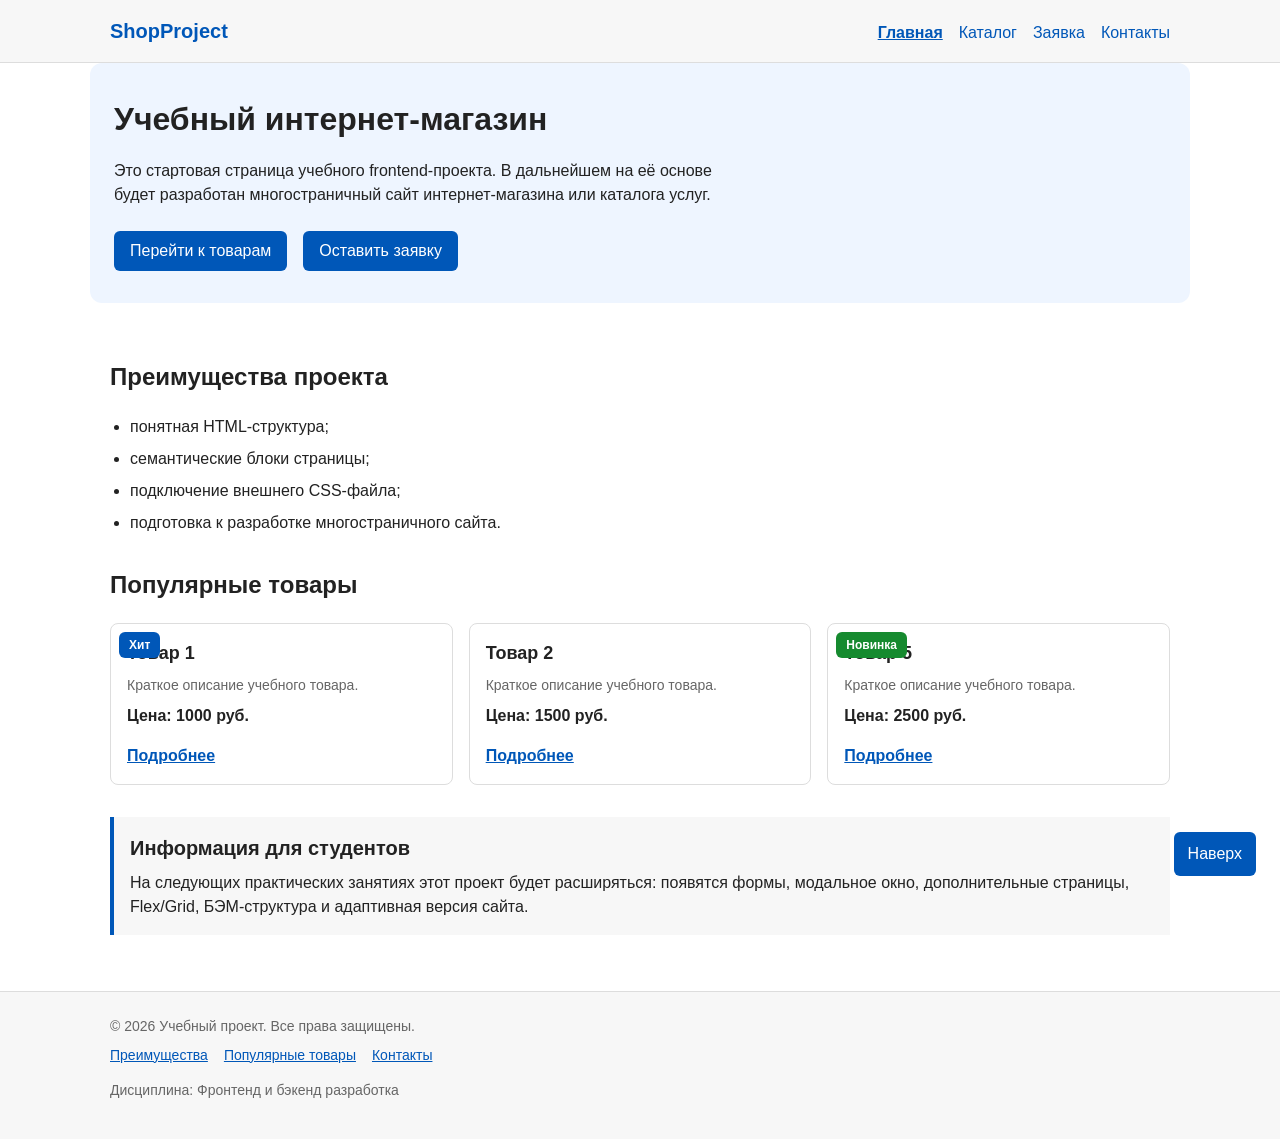
==== index.html @ f1de4713 "feat: add multi-page structure navigation and anchors" ====
<!DOCTYPE html>
<html lang="ru">
<head>
  <meta charset="UTF-8">
  <meta name="viewport" content="width=device-width, initial-scale=1.0">
  <meta name="description" content="Учебный интернет-магазин: главная страница с популярными товарами и преимуществами.">
  <title>Учебный интернет-магазин</title>
  <link rel="stylesheet" href="css/style.css">
  <script src="js/main.js" defer></script>
</head>
<body>
  <header class="site-header">
    <div class="site-header__inner">
      <a class="site-header__logo" href="index.html">ShopProject</a>

      <nav class="site-nav" aria-label="Основная навигация">
        <ul class="site-nav__list">
          <li><a class="site-nav__link site-nav__link--active" href="index.html">Главная</a></li>
          <li><a class="site-nav__link" href="catalog.html">Каталог</a></li>
          <li><a class="site-nav__link" href="order.html">Заявка</a></li>
          <li><a class="site-nav__link" href="contacts.html">Контакты</a></li>
        </ul>
      </nav>
    </div>
  </header>

  <main>
    <section class="hero">
      <h1 class="hero__title">Учебный интернет-магазин</h1>
      <p class="hero__text">
        Это стартовая страница учебного frontend-проекта.
        В дальнейшем на её основе будет разработан многостраничный сайт
        интернет-магазина или каталога услуг.
      </p>
      <div class="hero__actions">
        <a class="button" href="catalog.html">Перейти к товарам</a>
        <a class="button" href="order.html">Оставить заявку</a>
      </div>
    </section>

    <div class="page-main">
      <section class="section" id="advantages">
        <h2>Преимущества проекта</h2>

        <ul class="advantages">
          <li>понятная HTML-структура;</li>
          <li>семантические блоки страницы;</li>
          <li>подключение внешнего CSS-файла;</li>
          <li>подготовка к разработке многостраничного сайта.</li>
        </ul>
      </section>

      <section class="section" id="popular">
        <h2>Популярные товары</h2>

        <div class="product-grid">
          <article class="product-card">
            <span class="product-card__badge">Хит</span>
            <h3>Товар 1</h3>
            <p class="product-card__description">Краткое описание учебного товара.</p>
            <p class="product-card__price">Цена: 1000 руб.</p>
            <a class="product-card__link" href="product.html">Подробнее</a>
          </article>

          <article class="product-card">
            <h3>Товар 2</h3>
            <p class="product-card__description">Краткое описание учебного товара.</p>
            <p class="product-card__price">Цена: 1500 руб.</p>
            <a class="product-card__link" href="product.html">Подробнее</a>
          </article>

          <article class="product-card product-card--new">
            <span class="product-card__badge">Новинка</span>
            <h3>Товар 5</h3>
            <p class="product-card__description">Краткое описание учебного товара.</p>
            <p class="product-card__price">Цена: 2500 руб.</p>
            <a class="product-card__link" href="product.html">Подробнее</a>
          </article>
        </div>
      </section>

      <aside class="aside-info">
        <h2>Информация для студентов</h2>
        <p>
          На следующих практических занятиях этот проект будет расширяться:
          появятся формы, модальное окно, дополнительные страницы, Flex/Grid,
          БЭМ-структура и адаптивная версия сайта.
        </p>
      </aside>
    </div>
  </main>

  <footer class="site-footer" id="contacts">
    <div class="site-footer__inner">
      <p class="site-footer__copyright">&copy; 2026 Учебный проект. Все права защищены.</p>
      <ul class="site-footer__links">
        <li><a href="index.html#advantages">Преимущества</a></li>
        <li><a href="index.html#popular">Популярные товары</a></li>
        <li><a href="contacts.html">Контакты</a></li>
      </ul>
      <p>Дисциплина: Фронтенд и бэкенд разработка</p>
    </div>
  </footer>

  <button class="to-top" type="button" aria-label="Наверх">Наверх</button>
</body>
</html>
---- css/style.css ----
/*
  Стили учебного проекта kr1-html-css-shop.
  Практическое занятие №4: CSS-архитектура, переменные и состояния.
*/

/* Плавная прокрутка к якорям (практическое занятие №5) */
html {
  scroll-behavior: smooth;
}

/* ===============================
   1. Переменные проекта
=============================== */
:root {
  /* Основные цвета проекта */
  --color-bg: #ffffff;
  --color-text: #222222;
  --color-muted: #666666;
  --color-primary: #0057b8;
  --color-primary-dark: #003f86;
  --color-border: #dddddd;
  --color-surface: #f7f7f7;
  --color-surface-accent: #eef5ff;
  --color-danger: #b00020;
  --color-success: #168a2f;
  --color-success-bg: #eefaf0;
  --color-white: #ffffff;

  /* Отступы */
  --space-xs: 4px;
  --space-sm: 8px;
  --space-md: 16px;
  --space-lg: 24px;
  --space-xl: 32px;

  /* Скругления */
  --radius-sm: 6px;
  --radius-md: 8px;
  --radius-lg: 12px;

  /* Размеры */
  --container-width: 1100px;
}

/* ===============================
   2. Базовые стили
=============================== */

/* padding и border входят в заданную ширину элемента */
* {
  box-sizing: border-box;
}

/* убираем стандартный отступ браузера вокруг страницы */
body {
  margin: 0;
  font-family: Arial, sans-serif;
  line-height: 1.5;
  color: var(--color-text);
  background-color: var(--color-bg);
}

h1, h2, h3 {
  margin-top: 0;
}

img {
  max-width: 100%;
  height: auto;
}

.visually-hidden {
  position: absolute;
  width: 1px;
  height: 1px;
  margin: -1px;
  overflow: hidden;
  clip: rect(0 0 0 0);
}

/* ===============================
   3. Общие элементы интерфейса
=============================== */

/* Базовое оформление ссылок и их состояний */
a {
  color: var(--color-primary);
}

a:hover {
  color: var(--color-primary-dark);
}

a:focus-visible {
  outline: 2px solid var(--color-primary);
  outline-offset: 3px;
}

/* Кнопки */
.button {
  display: inline-block;
  padding: var(--space-sm) var(--space-md);
  color: var(--color-white);
  background-color: var(--color-primary);
  text-decoration: none;
  border: none;
  border-radius: var(--radius-sm);
  font: inherit;
  cursor: pointer;
}

.button:hover {
  background-color: var(--color-primary-dark);
}

.button:focus-visible {
  outline: 2px solid var(--color-primary);
  outline-offset: 3px;
}

.button:disabled,
.button--disabled {
  opacity: 0.6;
  cursor: not-allowed;
}

/* ===============================
   4. Компоненты страницы
=============================== */

/* Шапка с sticky-меню */
.site-header {
  position: sticky;
  top: 0;
  z-index: 10;
  background-color: var(--color-surface);
  border-bottom: 1px solid var(--color-border);
}

.site-header__inner {
  max-width: var(--container-width);
  margin: 0 auto;
  padding: var(--space-md) 20px;
  display: flex;
  align-items: baseline;
  justify-content: space-between;
  flex-wrap: wrap;
  gap: var(--space-md);
}

.site-header__logo {
  font-weight: bold;
  font-size: 20px;
  text-decoration: none;
}

/* Меню: Flexbox */
.site-nav__list {
  display: flex;
  flex-wrap: wrap;
  gap: var(--space-md);
  margin: 0;
  padding: 0;
  list-style: none;
}

.site-nav__link {
  color: var(--color-primary);
  text-decoration: none;
}

.site-nav__link:hover {
  text-decoration: underline;
}

.site-nav__link:focus-visible {
  outline: 2px solid var(--color-primary);
  outline-offset: 3px;
}

/* Активный пункт меню */
.site-nav__link--active {
  font-weight: bold;
  text-decoration: underline;
}

/* Основной контент */
.page-main {
  max-width: var(--container-width);
  margin: 0 auto;
  padding: var(--space-lg) 20px;
}

.page-title {
  margin: 0 0 var(--space-md);
  font-size: 28px;
}

.page-lead {
  margin-top: 0;
  color: var(--color-muted);
}

.section {
  margin-bottom: var(--space-xl);
}

.section h2 {
  margin-top: 0;
}

/* Хлебные крошки (самостоятельная доработка) */
.breadcrumbs {
  display: flex;
  flex-wrap: wrap;
  gap: var(--space-sm);
  margin: 0 0 var(--space-md);
  padding: 0;
  list-style: none;
  font-size: 14px;
  color: var(--color-muted);
}

.breadcrumbs__item--current {
  color: var(--color-text);
}

/* Hero-блок */
.hero {
  max-width: var(--container-width);
  margin: 0 auto var(--space-xl);
  padding: var(--space-xl) var(--space-lg);
  background-color: var(--color-surface-accent);
  border-radius: var(--radius-lg);
}

.hero__title {
  margin: 0 0 var(--space-md);
  font-size: 32px;
}

.hero__text {
  margin: 0 0 var(--space-lg);
  max-width: 600px;
}

.hero__actions {
  display: flex;
  flex-wrap: wrap;
  gap: var(--space-md);
}

/* Список преимуществ */
.advantages {
  margin: 0;
  padding-left: 20px;
}

.advantages li {
  margin-bottom: var(--space-sm);
}

/* Сетка карточек: CSS Grid */
.product-grid {
  display: grid;
  grid-template-columns: repeat(3, 1fr);
  gap: var(--space-md);
}

/* Карточка товара: relative для бейджа */
.product-card {
  position: relative;
  padding: var(--space-md);
  border: 1px solid var(--color-border);
  border-radius: var(--radius-md);
  background-color: var(--color-bg);
}

.product-card:hover {
  border-color: var(--color-primary);
}

/* Бейдж: absolute */
.product-card__badge {
  position: absolute;
  top: var(--space-sm);
  left: var(--space-sm);
  z-index: 1;
  padding: var(--space-xs) 10px;
  font-size: 12px;
  font-weight: bold;
  color: var(--color-white);
  background-color: var(--color-primary);
  border-radius: var(--radius-sm);
}

.product-card--discount .product-card__badge {
  background-color: var(--color-danger);
}

.product-card--new .product-card__badge {
  background-color: var(--color-success);
}

.product-card__image {
  width: 100%;
  margin-bottom: var(--space-sm);
  border-radius: var(--radius-sm);
}

.product-card h3 {
  margin: 0 0 var(--space-sm);
  font-size: 18px;
}

.product-card__description {
  margin: 0 0 var(--space-sm);
  font-size: 14px;
  color: var(--color-muted);
}

.product-card__price {
  margin: 0 0 var(--space-md);
  font-weight: bold;
}

.product-card__link {
  font-weight: bold;
}

.product-card__link:hover {
  text-decoration: underline;
}

.product-card__link:focus-visible {
  outline: 2px solid var(--color-primary);
  outline-offset: 3px;
}

/* Каталог: фильтры + товары на Grid */
.catalog-layout {
  display: grid;
  grid-template-columns: 220px 1fr;
  gap: var(--space-lg);
  align-items: start;
}

/* Фильтры: sticky */
.catalog-filters {
  position: sticky;
  top: 80px;
  padding: var(--space-md);
  border: 1px solid var(--color-border);
  border-radius: var(--radius-md);
  background-color: var(--color-surface);
}

.catalog-filters h2 {
  font-size: 18px;
  margin-bottom: var(--space-md);
}

.filters__group {
  border: none;
  margin: 0 0 var(--space-md);
  padding: 0;
}

.filters__group legend {
  font-weight: bold;
  margin-bottom: var(--space-sm);
  padding: 0;
}

.filters__option {
  display: block;
  margin-bottom: var(--space-sm);
  font-size: 14px;
}

.filters__input {
  width: 100%;
  padding: var(--space-sm) 10px;
  border: 1px solid var(--color-border);
  border-radius: var(--radius-sm);
  font: inherit;
}

.filters__note {
  font-size: 12px;
  color: var(--color-muted);
}

/* Страница товара: Flex */
.product {
  display: flex;
  gap: var(--space-lg);
  margin-bottom: var(--space-xl);
}

.product__gallery {
  flex: 0 0 400px;
}

.product__image {
  width: 100%;
  border-radius: var(--radius-md);
}

.product__info h1 {
  margin: 0 0 var(--space-sm);
  font-size: 26px;
}

.product__price {
  margin: 0 0 var(--space-md);
  font-size: 22px;
  font-weight: bold;
}

.product__description {
  margin: 0 0 var(--space-lg);
}

.product__actions {
  display: flex;
  flex-wrap: wrap;
  gap: var(--space-md);
}

.product__note {
  font-size: 14px;
  color: var(--color-muted);
}

/* Таблица характеристик */
.specs {
  width: 100%;
  border-collapse: collapse;
}

.specs caption {
  caption-side: top;
  text-align: left;
  font-size: 18px;
  padding-bottom: var(--space-md);
}

.specs th,
.specs td {
  padding: 10px 12px;
  text-align: left;
  border: 1px solid var(--color-border);
}

.specs thead th {
  background-color: var(--color-primary);
  color: var(--color-white);
}

.specs tbody th {
  font-weight: normal;
  text-align: left;
}

.specs tbody tr:hover {
  background-color: var(--color-surface-accent);
}

/* Отзывы (самостоятельная доработка) */
.review {
  padding: var(--space-md);
  margin-bottom: var(--space-md);
  border: 1px solid var(--color-border);
  border-left: 4px solid var(--color-primary);
  border-radius: var(--radius-md);
}

.review h3 {
  margin: 0 0 var(--space-sm);
  font-size: 16px;
}

.review p {
  margin: 0;
  font-size: 14px;
}

/* Контакты: две колонки на Grid */
.contacts-layout {
  display: grid;
  grid-template-columns: 1fr 1fr;
  gap: var(--space-lg);
  align-items: start;
}

.contacts__list {
  margin: 0 0 var(--space-lg);
  padding: 0;
  list-style: none;
}

.contacts__item {
  padding: var(--space-md);
  margin-bottom: var(--space-md);
  border: 1px solid var(--color-border);
  border-radius: var(--radius-md);
}

.contacts__item h3 {
  margin: 0 0 var(--space-sm);
  font-size: 16px;
}

.contacts__item p {
  margin: 0;
  font-size: 14px;
}

/* FAQ (самостоятельная доработка) */
.faq__item {
  margin-bottom: var(--space-sm);
  padding: var(--space-md);
  border: 1px solid var(--color-border);
  border-radius: var(--radius-md);
}

.faq__item summary {
  cursor: pointer;
  font-weight: bold;
}

.faq__item summary:focus-visible {
  outline: 2px solid var(--color-primary);
  outline-offset: 3px;
}

.faq__item p {
  margin: var(--space-sm) 0 0;
  font-size: 14px;
  color: var(--color-muted);
}

.contacts__note {
  margin-top: var(--space-lg);
}

/* Блок aside */
.aside-info {
  max-width: var(--container-width);
  margin: 0 auto var(--space-xl);
  padding: var(--space-md);
  border-left: 4px solid var(--color-primary);
  background-color: var(--color-surface);
}

.aside-info h2 {
  margin: 0 0 var(--space-sm);
  font-size: 20px;
}

.aside-info p {
  margin: 0;
}

/* Кнопка «Наверх»: fixed (самостоятельная доработка) */
.to-top {
  position: fixed;
  right: var(--space-lg);
  bottom: var(--space-lg);
  z-index: 50;
  padding: 10px 14px;
  color: var(--color-white);
  background-color: var(--color-primary);
  border: none;
  border-radius: var(--radius-sm);
  font: inherit;
  cursor: pointer;
}

.to-top:hover {
  background-color: var(--color-primary-dark);
}

.to-top:focus-visible {
  outline: 2px solid var(--color-primary);
  outline-offset: 3px;
}

/* Подвал */
.site-footer {
  background-color: var(--color-surface);
  border-top: 1px solid var(--color-border);
}

.site-footer__inner {
  max-width: var(--container-width);
  margin: 0 auto;
  padding: var(--space-lg) 20px;
  font-size: 14px;
  color: var(--color-muted);
}

.site-footer__copyright {
  margin: 0 0 var(--space-sm);
}

.site-footer__links {
  display: flex;
  flex-wrap: wrap;
  gap: var(--space-md);
  margin: 0 0 var(--space-sm);
  padding: 0;
  list-style: none;
}

/* ===============================
   5. Форма и модальное окно
=============================== */

.order-form__field {
  margin-bottom: var(--space-md);
}

.order-form__label {
  display: block;
  margin-bottom: var(--space-xs);
  font-weight: bold;
}

.order-form__input {
  width: 100%;
  padding: 10px 12px;
  border: 1px solid #cccccc;
  border-radius: var(--radius-sm);
  font: inherit;
}

.order-form__input:hover {
  border-color: var(--color-primary);
}

.order-form__input:focus-visible {
  outline: 2px solid var(--color-primary);
  outline-offset: 2px;
}

.order-form__field--checkbox .order-form__label {
  font-weight: normal;
}

.order-form__field--checkbox input {
  width: auto;
  margin-right: var(--space-sm);
}

.order-form small {
  display: block;
  margin-top: var(--space-xs);
  color: var(--color-muted);
}

.order-form__actions {
  display: flex;
  flex-wrap: wrap;
  gap: 12px;
  margin-top: var(--space-lg);
}

.order-form__actions button {
  font: inherit;
  cursor: pointer;
}

.order-form__actions button:focus-visible {
  outline: 2px solid var(--color-primary);
  outline-offset: 3px;
}

/* Подсветка ошибок: aria-invalid добавляет JavaScript */
[aria-invalid="true"] {
  border-color: var(--color-danger);
}

/* Модальное окно */
.order-dialog {
  width: min(100% - 32px, 480px);
  padding: var(--space-lg);
  border: none;
  border-radius: var(--radius-lg);
  z-index: 100;
}

.order-dialog::backdrop {
  background-color: rgba(0, 0, 0, 0.5);
}

/* Сообщение об успешной отправке */
.success-message {
  max-width: 560px;
  margin: var(--space-lg) 0;
  padding: var(--space-md);
  border-left: 4px solid var(--color-success);
  background-color: var(--color-success-bg);
}

/* ===============================
   Адаптивность
=============================== */
@media (max-width: 900px) {
  .product-grid {
    grid-template-columns: repeat(2, 1fr);
  }

  .catalog-layout,
  .contacts-layout {
    grid-template-columns: 1fr;
  }

  .catalog-filters {
    position: static;
  }

  .product {
    flex-direction: column;
  }

  .product__gallery {
    flex-basis: auto;
  }
}

@media (max-width: 560px) {
  .product-grid {
    grid-template-columns: 1fr;
  }
}

/* Подсветка раздела, к которому выполнен переход по якорю (практическое занятие №5) */
:target {
  outline: 2px dashed var(--color-primary);
  outline-offset: 4px;
}
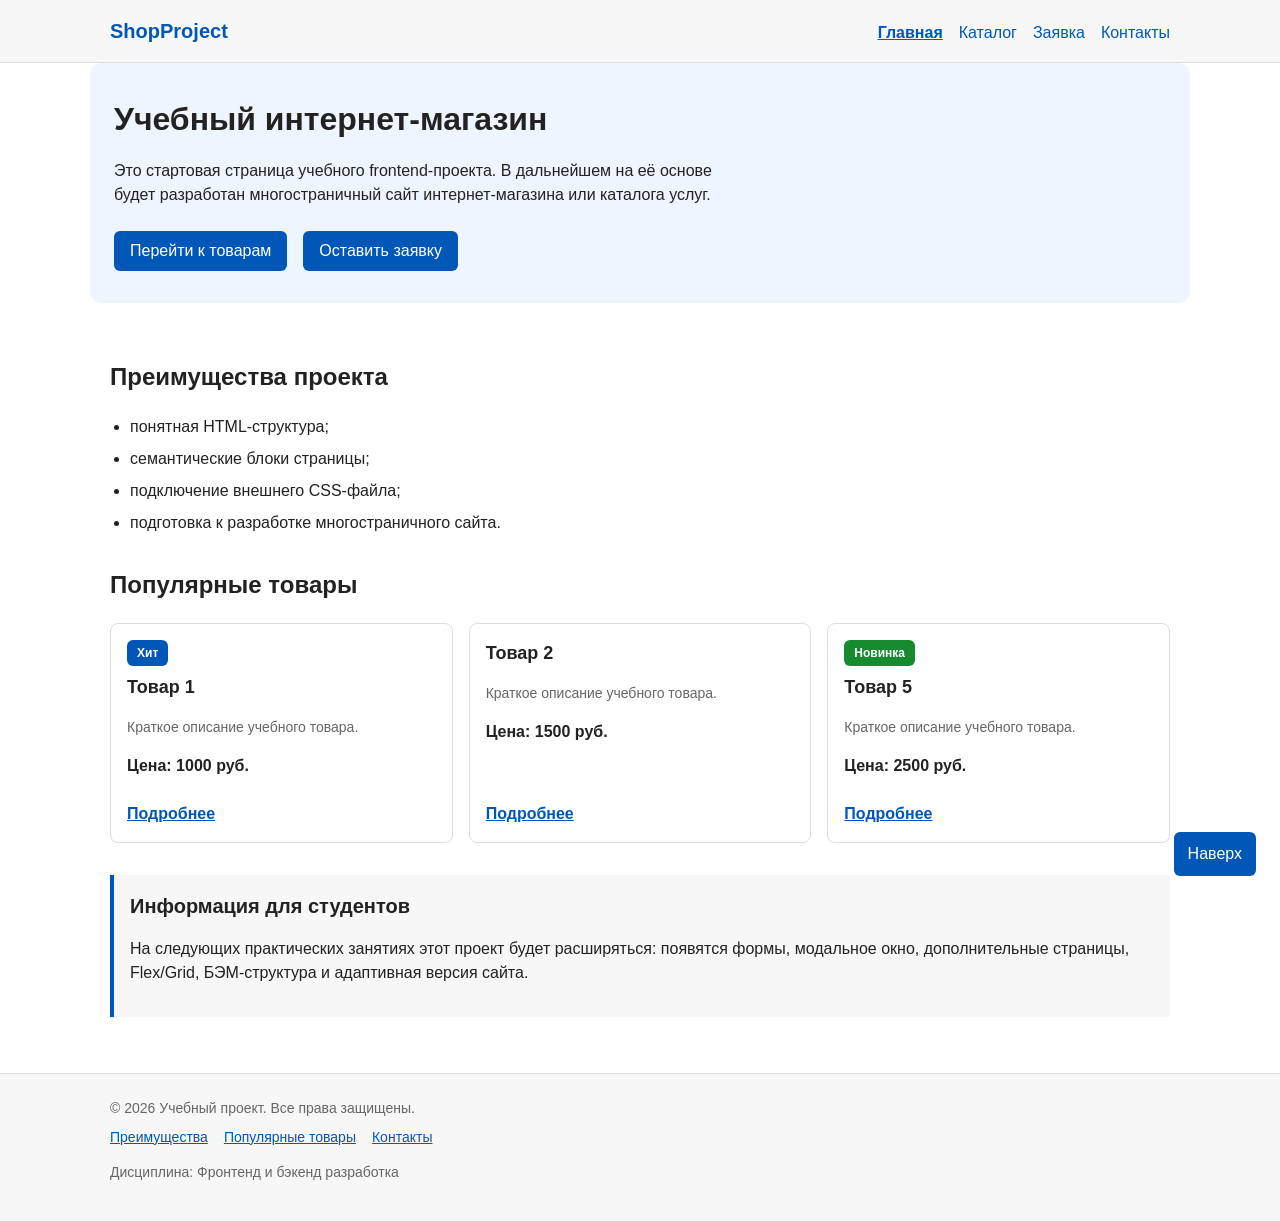
==== commit 723d3ab2: "refactor: apply BEM naming to CSS classes" ====
--- a/index.html
+++ b/index.html
@@ -40,7 +40,7 @@
 
     <div class="page-main">
       <section class="section" id="advantages">
-        <h2>Преимущества проекта</h2>
+        <h2 class="section__title">Преимущества проекта</h2>
 
         <ul class="advantages">
           <li>понятная HTML-структура;</li>
@@ -51,19 +51,19 @@
       </section>
 
       <section class="section" id="popular">
-        <h2>Популярные товары</h2>
+        <h2 class="section__title">Популярные товары</h2>
 
         <div class="product-grid">
           <article class="product-card">
             <span class="product-card__badge">Хит</span>
-            <h3>Товар 1</h3>
+            <h3 class="product-card__title">Товар 1</h3>
             <p class="product-card__description">Краткое описание учебного товара.</p>
             <p class="product-card__price">Цена: 1000 руб.</p>
             <a class="product-card__link" href="product.html">Подробнее</a>
           </article>
 
           <article class="product-card">
-            <h3>Товар 2</h3>
+            <h3 class="product-card__title">Товар 2</h3>
             <p class="product-card__description">Краткое описание учебного товара.</p>
             <p class="product-card__price">Цена: 1500 руб.</p>
             <a class="product-card__link" href="product.html">Подробнее</a>
@@ -71,7 +71,7 @@
 
           <article class="product-card product-card--new">
             <span class="product-card__badge">Новинка</span>
-            <h3>Товар 5</h3>
+            <h3 class="product-card__title">Товар 5</h3>
             <p class="product-card__description">Краткое описание учебного товара.</p>
             <p class="product-card__price">Цена: 2500 руб.</p>
             <a class="product-card__link" href="product.html">Подробнее</a>
@@ -80,7 +80,7 @@
       </section>
 
       <aside class="aside-info">
-        <h2>Информация для студентов</h2>
+        <h2 class="aside-info__title">Информация для студентов</h2>
         <p>
           На следующих практических занятиях этот проект будет расширяться:
           появятся формы, модальное окно, дополнительные страницы, Flex/Grid,
--- a/css/style.css
+++ b/css/style.css
@@ -158,6 +158,8 @@
 .site-nav__list {
   display: flex;
   flex-wrap: wrap;
+  justify-content: center;
+  align-items: center;
   gap: var(--space-md);
   margin: 0;
   padding: 0;
@@ -205,7 +207,7 @@
   margin-bottom: var(--space-xl);
 }
 
-.section h2 {
+.section__title {
   margin-top: 0;
 }
 
@@ -261,6 +263,12 @@
 }
 
 /* Сетка карточек: CSS Grid */
+.product-card__link,
+.product-card .button {
+  margin-top: auto;
+  align-self: flex-start;
+}
+
 .product-grid {
   display: grid;
   grid-template-columns: repeat(3, 1fr);
@@ -270,6 +278,9 @@
 /* Карточка товара: relative для бейджа */
 .product-card {
   position: relative;
+  display: flex;
+  flex-direction: column;
+  gap: var(--space-sm);
   padding: var(--space-md);
   border: 1px solid var(--color-border);
   border-radius: var(--radius-md);
@@ -280,12 +291,9 @@
   border-color: var(--color-primary);
 }
 
-/* Бейдж: absolute */
+/* Бейдж: строкой над названием, чтобы не перекрывать заголовок */
 .product-card__badge {
-  position: absolute;
-  top: var(--space-sm);
-  left: var(--space-sm);
-  z-index: 1;
+  align-self: flex-start;
   padding: var(--space-xs) 10px;
   font-size: 12px;
   font-weight: bold;
@@ -308,7 +316,7 @@
   border-radius: var(--radius-sm);
 }
 
-.product-card h3 {
+.product-card__title {
   margin: 0 0 var(--space-sm);
   font-size: 18px;
 }
@@ -341,12 +349,18 @@
 .catalog-layout {
   display: grid;
   grid-template-columns: 220px 1fr;
+  grid-template-areas: "filters products";
   gap: var(--space-lg);
   align-items: start;
 }
 
+.catalog-products {
+  grid-area: products;
+}
+
 /* Фильтры: sticky */
 .catalog-filters {
+  grid-area: filters;
   position: sticky;
   top: 80px;
   padding: var(--space-md);
@@ -355,7 +369,7 @@
   background-color: var(--color-surface);
 }
 
-.catalog-filters h2 {
+.catalog-filters__title {
   font-size: 18px;
   margin-bottom: var(--space-md);
 }
@@ -476,12 +490,12 @@
   border-radius: var(--radius-md);
 }
 
-.review h3 {
+.review__title {
   margin: 0 0 var(--space-sm);
   font-size: 16px;
 }
 
-.review p {
+.review__text {
   margin: 0;
   font-size: 14px;
 }
@@ -507,12 +521,12 @@
   border-radius: var(--radius-md);
 }
 
-.contacts__item h3 {
+.contacts__item-title {
   margin: 0 0 var(--space-sm);
   font-size: 16px;
 }
 
-.contacts__item p {
+.contacts__item-text {
   margin: 0;
   font-size: 14px;
 }
@@ -554,12 +568,12 @@
   background-color: var(--color-surface);
 }
 
-.aside-info h2 {
+.aside-info__title {
   margin: 0 0 var(--space-sm);
   font-size: 20px;
 }
 
-.aside-info p {
+.aside-info__text {
   margin: 0;
 }
 
@@ -691,6 +705,10 @@
   z-index: 100;
 }
 
+.order-dialog__title {
+  margin-top: 0;
+}
+
 .order-dialog::backdrop {
   background-color: rgba(0, 0, 0, 0.5);
 }
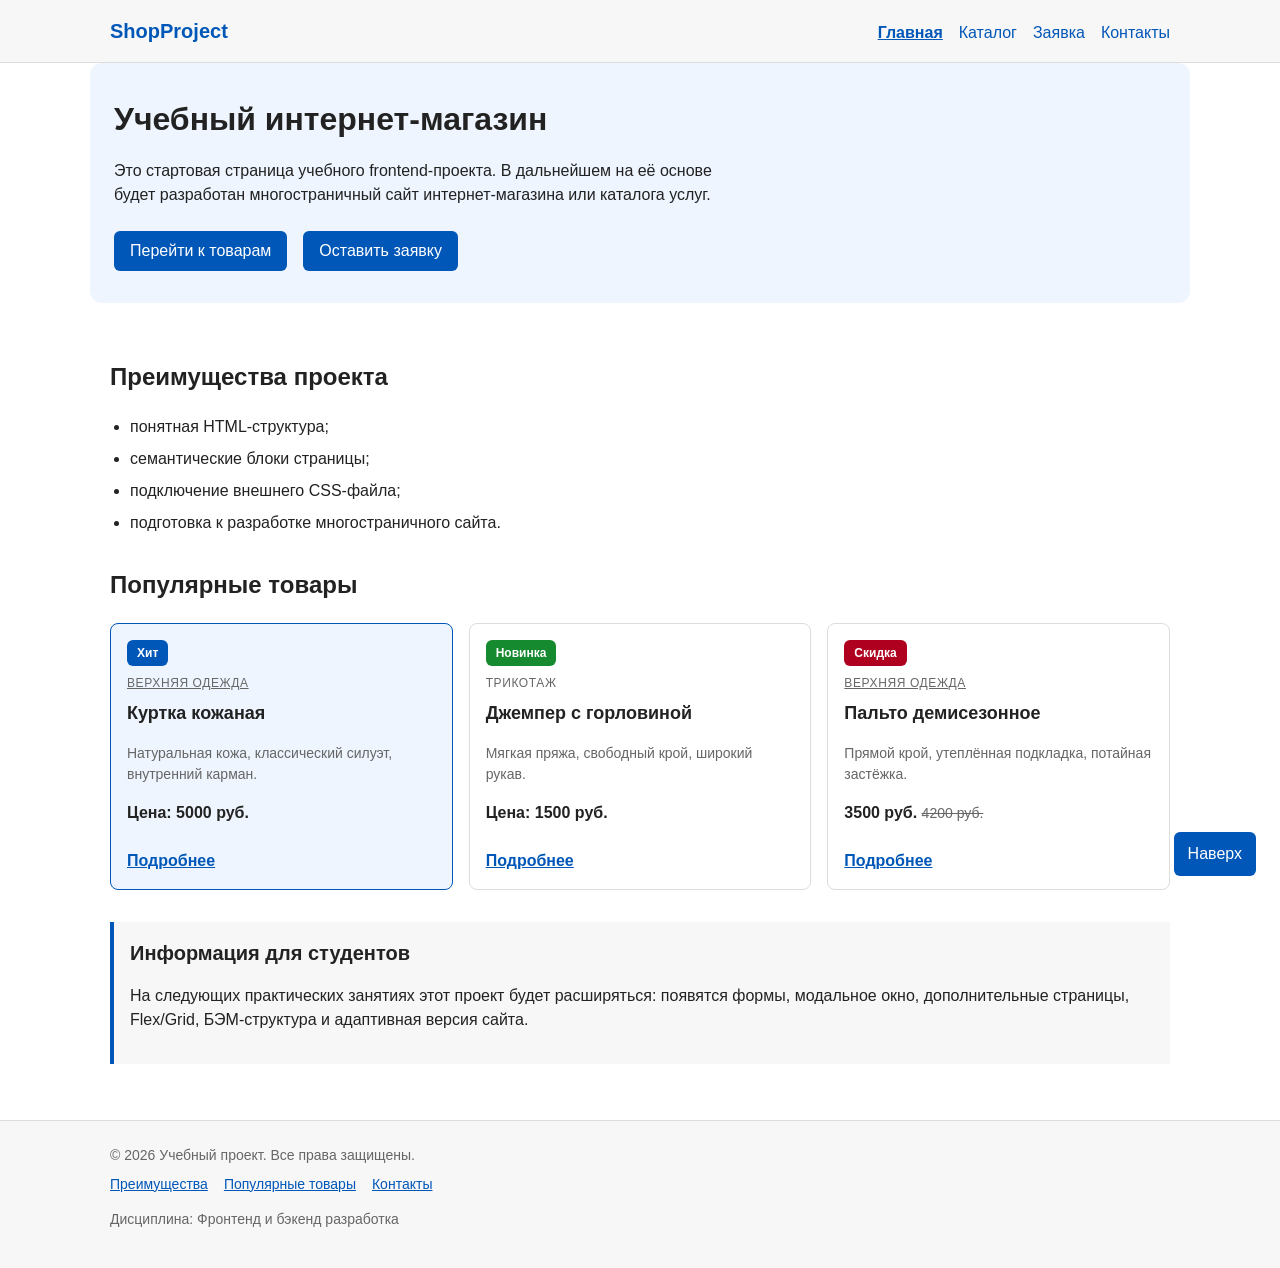
==== commit ecc82170: "feat: страница категории, расширенный каталог, модификаторы карточек и доработки к КР-1 - category.h" ====
--- a/index.html
+++ b/index.html
@@ -3,8 +3,8 @@
 <head>
   <meta charset="UTF-8">
   <meta name="viewport" content="width=device-width, initial-scale=1.0">
-  <meta name="description" content="Учебный интернет-магазин: главная страница с популярными товарами и преимуществами.">
-  <title>Учебный интернет-магазин</title>
+  <meta name="description" content="Популярные модели, преимущества магазина и быстрый заказ — интернет-магазин одежды «Гардероб».">
+  <title>Гардероб — интернет-магазин одежды</title>
   <link rel="stylesheet" href="css/style.css">
   <script src="js/main.js" defer></script>
 </head>
@@ -54,26 +54,30 @@
         <h2 class="section__title">Популярные товары</h2>
 
         <div class="product-grid">
-          <article class="product-card">
-            <span class="product-card__badge">Хит</span>
-            <h3 class="product-card__title">Товар 1</h3>
-            <p class="product-card__description">Краткое описание учебного товара.</p>
-            <p class="product-card__price">Цена: 1000 руб.</p>
+          <article class="product-card product-card--hit product-card--featured">
+            <span class="product-card__badge product-card__badge--hit">Хит</span>
+            <p class="product-card__category"><a href="category.html">Верхняя одежда</a></p>
+            <h3 class="product-card__title">Куртка кожаная</h3>
+            <p class="product-card__description">Натуральная кожа, классический силуэт, внутренний карман.</p>
+            <p class="product-card__price">Цена: 5000 руб.</p>
             <a class="product-card__link" href="product.html">Подробнее</a>
           </article>
 
-          <article class="product-card">
-            <h3 class="product-card__title">Товар 2</h3>
-            <p class="product-card__description">Краткое описание учебного товара.</p>
+          <article class="product-card product-card--new">
+            <span class="product-card__badge product-card__badge--new">Новинка</span>
+            <p class="product-card__category">Трикотаж</p>
+            <h3 class="product-card__title">Джемпер с горловиной</h3>
+            <p class="product-card__description">Мягкая пряжа, свободный крой, широкий рукав.</p>
             <p class="product-card__price">Цена: 1500 руб.</p>
             <a class="product-card__link" href="product.html">Подробнее</a>
           </article>
 
-          <article class="product-card product-card--new">
-            <span class="product-card__badge">Новинка</span>
-            <h3 class="product-card__title">Товар 5</h3>
-            <p class="product-card__description">Краткое описание учебного товара.</p>
-            <p class="product-card__price">Цена: 2500 руб.</p>
+          <article class="product-card product-card--discount">
+            <span class="product-card__badge product-card__badge--discount">Скидка</span>
+            <p class="product-card__category"><a href="category.html">Верхняя одежда</a></p>
+            <h3 class="product-card__title">Пальто демисезонное</h3>
+            <p class="product-card__description">Прямой крой, утеплённая подкладка, потайная застёжка.</p>
+            <p class="product-card__price">3500 руб. <span class="product-card__old-price">4200 руб.</span></p>
             <a class="product-card__link" href="product.html">Подробнее</a>
           </article>
         </div>
--- a/css/style.css
+++ b/css/style.css
@@ -107,15 +107,39 @@
   border-radius: var(--radius-sm);
   font: inherit;
   cursor: pointer;
+  transition: background-color 0.2s ease, color 0.2s ease, transform 0.1s ease;
 }
 
 .button:hover {
   background-color: var(--color-primary-dark);
+}
+
+/* Нажатая кнопка: лёгкое смещение вниз */
+.button:active {
+  background-color: var(--color-primary-dark);
+  transform: translateY(1px);
 }
 
 .button:focus-visible {
   outline: 2px solid var(--color-primary);
   outline-offset: 3px;
+}
+
+/* Второстепенный вариант кнопки: прозрачный фон с обводкой */
+.button--secondary {
+  color: var(--color-primary);
+  background-color: transparent;
+  border: 1px solid var(--color-primary);
+}
+
+.button--secondary:hover {
+  color: var(--color-white);
+  background-color: var(--color-primary);
+}
+
+.button--secondary:active {
+  color: var(--color-white);
+  background-color: var(--color-primary-dark);
 }
 
 .button:disabled,
@@ -285,10 +309,41 @@
   border: 1px solid var(--color-border);
   border-radius: var(--radius-md);
   background-color: var(--color-bg);
-}
-
+  transition: border-color 0.2s ease, box-shadow 0.2s ease, transform 0.2s ease;
+}
+
+/* Наведение: подсветка рамки, тень и лёгкий подъём карточки */
 .product-card:hover {
   border-color: var(--color-primary);
+  box-shadow: 0 6px 14px rgba(0, 0, 0, 0.08);
+  transform: translateY(-2px);
+}
+
+/* Фокус с клавиатуры на любом элементе карточки: та же подсветка без сдвига */
+.product-card:focus-within {
+  border-color: var(--color-primary);
+  box-shadow: 0 6px 14px rgba(0, 0, 0, 0.08);
+}
+
+/* Варианты карточки через БЭМ-модификаторы */
+/* Хит продаж: синяя рамка */
+.product-card--hit {
+  border-color: var(--color-primary);
+}
+
+/* Выделенная карточка: акцентная заливка фона */
+.product-card--featured {
+  border-color: var(--color-primary);
+  background-color: var(--color-surface-accent);
+}
+
+/* Нет в наличии: приглушённая карточка */
+.product-card--out-of-stock {
+  opacity: 0.7;
+}
+
+.product-card--out-of-stock .product-card__price {
+  color: var(--color-muted);
 }
 
 /* Бейдж: строкой над названием, чтобы не перекрывать заголовок */
@@ -310,6 +365,15 @@
   background-color: var(--color-success);
 }
 
+/* Прямые модификаторы бейджа: работают и вне карточки товара */
+.product-card__badge--discount {
+  background-color: var(--color-danger);
+}
+
+.product-card__badge--new {
+  background-color: var(--color-success);
+}
+
 .product-card__image {
   width: 100%;
   margin-bottom: var(--space-sm);
@@ -343,6 +407,45 @@
 .product-card__link:focus-visible {
   outline: 2px solid var(--color-primary);
   outline-offset: 3px;
+}
+
+/* Категория в карточке: мелкая подпись над названием */
+.product-card__category {
+  margin: 0;
+  font-size: 12px;
+  text-transform: uppercase;
+  letter-spacing: 0.05em;
+  color: var(--color-muted);
+}
+
+.product-card__category a {
+  color: var(--color-muted);
+}
+
+.product-card__category a:hover {
+  color: var(--color-primary);
+  text-decoration: none;
+}
+
+/* Зачёркнутая старая цена у карточки со скидкой */
+.product-card__old-price {
+  font-weight: normal;
+  font-size: 14px;
+  color: var(--color-muted);
+  text-decoration: line-through;
+}
+
+/* Действия в карточке: ссылка «Подробнее» и кнопка «Заказать» */
+.product-card__actions {
+  display: flex;
+  flex-wrap: wrap;
+  align-items: center;
+  gap: var(--space-sm);
+  margin-top: auto;
+}
+
+.product-card__button {
+  font-size: 14px;
 }
 
 /* Каталог: фильтры + товары на Grid */
@@ -405,6 +508,41 @@
   color: var(--color-muted);
 }
 
+/* Ссылки на категории (страница category.html) */
+.category-links {
+  margin: 0;
+  padding: 0;
+  list-style: none;
+}
+
+.category-links__item {
+  padding: var(--space-md);
+  margin-bottom: var(--space-sm);
+  border: 1px solid var(--color-border);
+  border-radius: var(--radius-md);
+  transition: border-color 0.2s ease;
+}
+
+.category-links__item:hover {
+  border-color: var(--color-primary);
+}
+
+.category-links__link {
+  font-weight: bold;
+  text-decoration: none;
+}
+
+.category-links__link:hover {
+  text-decoration: underline;
+}
+
+.category-links__note {
+  display: block;
+  margin-top: var(--space-xs);
+  font-size: 14px;
+  color: var(--color-muted);
+}
+
 /* Страница товара: Flex */
 .product {
   display: flex;
@@ -419,6 +557,98 @@
 .product__image {
   width: 100%;
   border-radius: var(--radius-md);
+}
+
+/* Миниатюры галереи товара */
+.product__thumbs {
+  display: flex;
+  flex-wrap: wrap;
+  gap: var(--space-sm);
+  margin: var(--space-md) 0 0;
+  padding: 0;
+  list-style: none;
+}
+
+.product__thumb {
+  display: block;
+  padding: var(--space-xs);
+  border: 1px solid var(--color-border);
+  border-radius: var(--radius-sm);
+  transition: border-color 0.2s ease;
+}
+
+.product__thumb:hover {
+  border-color: var(--color-primary);
+}
+
+/* Строка меты товара: бейдж, артикул, наличие */
+.product__meta {
+  display: flex;
+  flex-wrap: wrap;
+  align-items: center;
+  gap: var(--space-md);
+  margin: 0 0 var(--space-sm);
+  font-size: 14px;
+  color: var(--color-muted);
+}
+
+.product__stock--in {
+  color: var(--color-success);
+  font-weight: bold;
+}
+
+/* Список особенностей товара */
+.product__features {
+  margin: 0 0 var(--space-lg);
+  padding-left: 20px;
+  color: var(--color-muted);
+}
+
+.product__features li {
+  margin-bottom: var(--space-xs);
+}
+
+/* Выбор размера: группа радиокнопок */
+.product__options {
+  margin: 0 0 var(--space-lg);
+}
+
+.product__option-group {
+  border: none;
+  margin: 0;
+  padding: 0;
+}
+
+.product__option-group legend {
+  font-weight: bold;
+  padding: 0;
+  margin-bottom: var(--space-sm);
+}
+
+.product__option {
+  display: inline-flex;
+  align-items: center;
+  gap: var(--space-xs);
+  margin-right: var(--space-md);
+  margin-bottom: var(--space-sm);
+  padding: var(--space-xs) var(--space-sm);
+  border: 1px solid var(--color-border);
+  border-radius: var(--radius-sm);
+  cursor: pointer;
+}
+
+.product__option:hover {
+  border-color: var(--color-primary);
+}
+
+.product__option input {
+  margin: 0;
+}
+
+.product__option:focus-within {
+  border-color: var(--color-primary);
+  outline: 2px solid var(--color-primary);
+  outline-offset: 2px;
 }
 
 .product__info h1 {
@@ -696,6 +926,20 @@
   border-color: var(--color-danger);
 }
 
+/* Тексты ошибок формы: показывает JavaScript при aria-invalid */
+.order-form__error {
+  display: block;
+  margin-top: var(--space-xs);
+  color: var(--color-danger);
+}
+
+/* Подсказка про обязательные поля в начале формы */
+.order-form__hint {
+  margin: 0 0 var(--space-md);
+  font-size: 14px;
+  color: var(--color-muted);
+}
+
 /* Модальное окно */
 .order-dialog {
   width: min(100% - 32px, 480px);
@@ -709,6 +953,16 @@
   margin-top: 0;
 }
 
+/* Выбранный товар в модальном окне быстрого заказа */
+.order-dialog__product {
+  margin: 0 0 var(--space-md);
+  padding: var(--space-sm) var(--space-md);
+  border-left: 4px solid var(--color-primary);
+  border-radius: var(--radius-sm);
+  background-color: var(--color-surface);
+  font-weight: bold;
+}
+
 .order-dialog::backdrop {
   background-color: rgba(0, 0, 0, 0.5);
 }
@@ -759,3 +1013,12 @@
   outline: 2px dashed var(--color-primary);
   outline-offset: 4px;
 }
+
+/* Доступность: при отключённой анимации убираем сдвиги и плавные переходы */
+@media (prefers-reduced-motion: reduce) {
+  .product-card,
+  .button {
+    transition: none;
+    transform: none;
+  }
+}
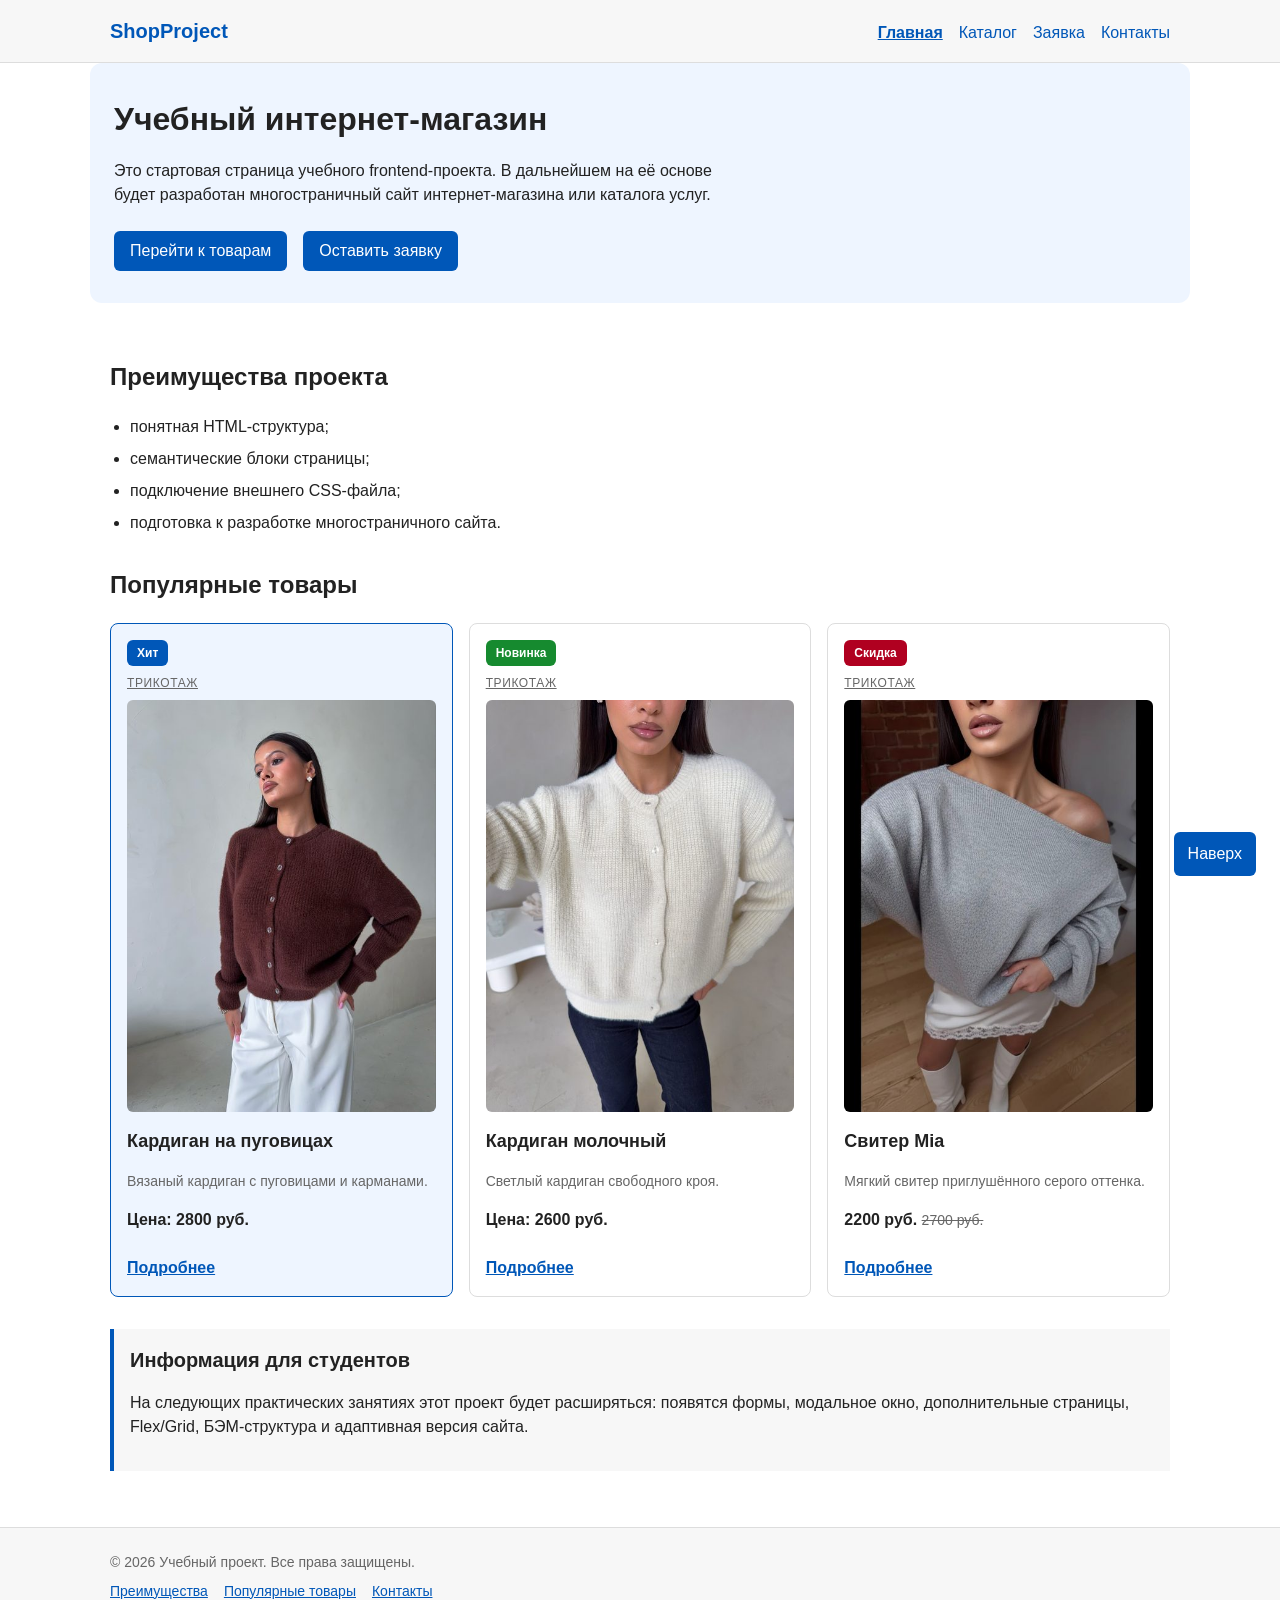
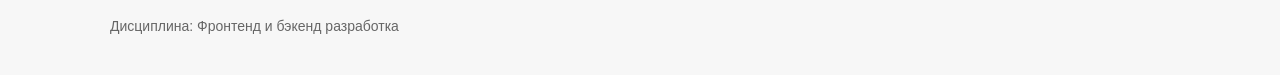
==== commit 3cff9a2a: "feat: реальные фото товаров в карточки, цены 2000-3000, категории под ассортимент - фото из съёмок D" ====
--- a/index.html
+++ b/index.html
@@ -54,32 +54,44 @@
         <h2 class="section__title">Популярные товары</h2>
 
         <div class="product-grid">
-          <article class="product-card product-card--hit product-card--featured">
-            <span class="product-card__badge product-card__badge--hit">Хит</span>
-            <p class="product-card__category"><a href="category.html">Верхняя одежда</a></p>
-            <h3 class="product-card__title">Куртка кожаная</h3>
-            <p class="product-card__description">Натуральная кожа, классический силуэт, внутренний карман.</p>
-            <p class="product-card__price">Цена: 5000 руб.</p>
-            <a class="product-card__link" href="product.html">Подробнее</a>
-          </article>
+<article class="product-card product-card--hit product-card--featured">
+<span class="product-card__badge product-card__badge--hit">Хит</span>
+<p class="product-card__category"><a href="category.html">Трикотаж</a></p>
+<img class="product-card__image" src="images/kardigan.jpg" alt="Кардиган на пуговицах, вид спереди" width="500" height="667" loading="lazy">
+<h3 class="product-card__title">Кардиган на пуговицах</h3>
+<p class="product-card__description">Вязаный кардиган с пуговицами и карманами.</p>
+<p class="product-card__price">Цена: 2800 руб.</p>
+<div class="product-card__actions">
+<a class="product-card__link" href="product.html">Подробнее</a>
 
-          <article class="product-card product-card--new">
-            <span class="product-card__badge product-card__badge--new">Новинка</span>
-            <p class="product-card__category">Трикотаж</p>
-            <h3 class="product-card__title">Джемпер с горловиной</h3>
-            <p class="product-card__description">Мягкая пряжа, свободный крой, широкий рукав.</p>
-            <p class="product-card__price">Цена: 1500 руб.</p>
-            <a class="product-card__link" href="product.html">Подробнее</a>
-          </article>
+</div>
+</article>
 
-          <article class="product-card product-card--discount">
-            <span class="product-card__badge product-card__badge--discount">Скидка</span>
-            <p class="product-card__category"><a href="category.html">Верхняя одежда</a></p>
-            <h3 class="product-card__title">Пальто демисезонное</h3>
-            <p class="product-card__description">Прямой крой, утеплённая подкладка, потайная застёжка.</p>
-            <p class="product-card__price">3500 руб. <span class="product-card__old-price">4200 руб.</span></p>
-            <a class="product-card__link" href="product.html">Подробнее</a>
-          </article>
+<article class="product-card product-card--new">
+<span class="product-card__badge product-card__badge--new">Новинка</span>
+<p class="product-card__category"><a href="category.html">Трикотаж</a></p>
+<img class="product-card__image" src="images/kardigan-molochny.jpg" alt="Молочный кардиган" width="500" height="667" loading="lazy">
+<h3 class="product-card__title">Кардиган молочный</h3>
+<p class="product-card__description">Светлый кардиган свободного кроя.</p>
+<p class="product-card__price">Цена: 2600 руб.</p>
+<div class="product-card__actions">
+<a class="product-card__link" href="product.html">Подробнее</a>
+
+</div>
+</article>
+
+<article class="product-card product-card--discount">
+<span class="product-card__badge product-card__badge--discount">Скидка</span>
+<p class="product-card__category"><a href="category.html">Трикотаж</a></p>
+<img class="product-card__image" src="images/sviter-mia.jpg" alt="Свитер Mia" width="500" height="667" loading="lazy">
+<h3 class="product-card__title">Свитер Mia</h3>
+<p class="product-card__description">Мягкий свитер приглушённого серого оттенка.</p>
+<p class="product-card__price">2200 руб. <span class="product-card__old-price">2700 руб.</span></p>
+<div class="product-card__actions">
+<a class="product-card__link" href="product.html">Подробнее</a>
+
+</div>
+</article>
         </div>
       </section>
 
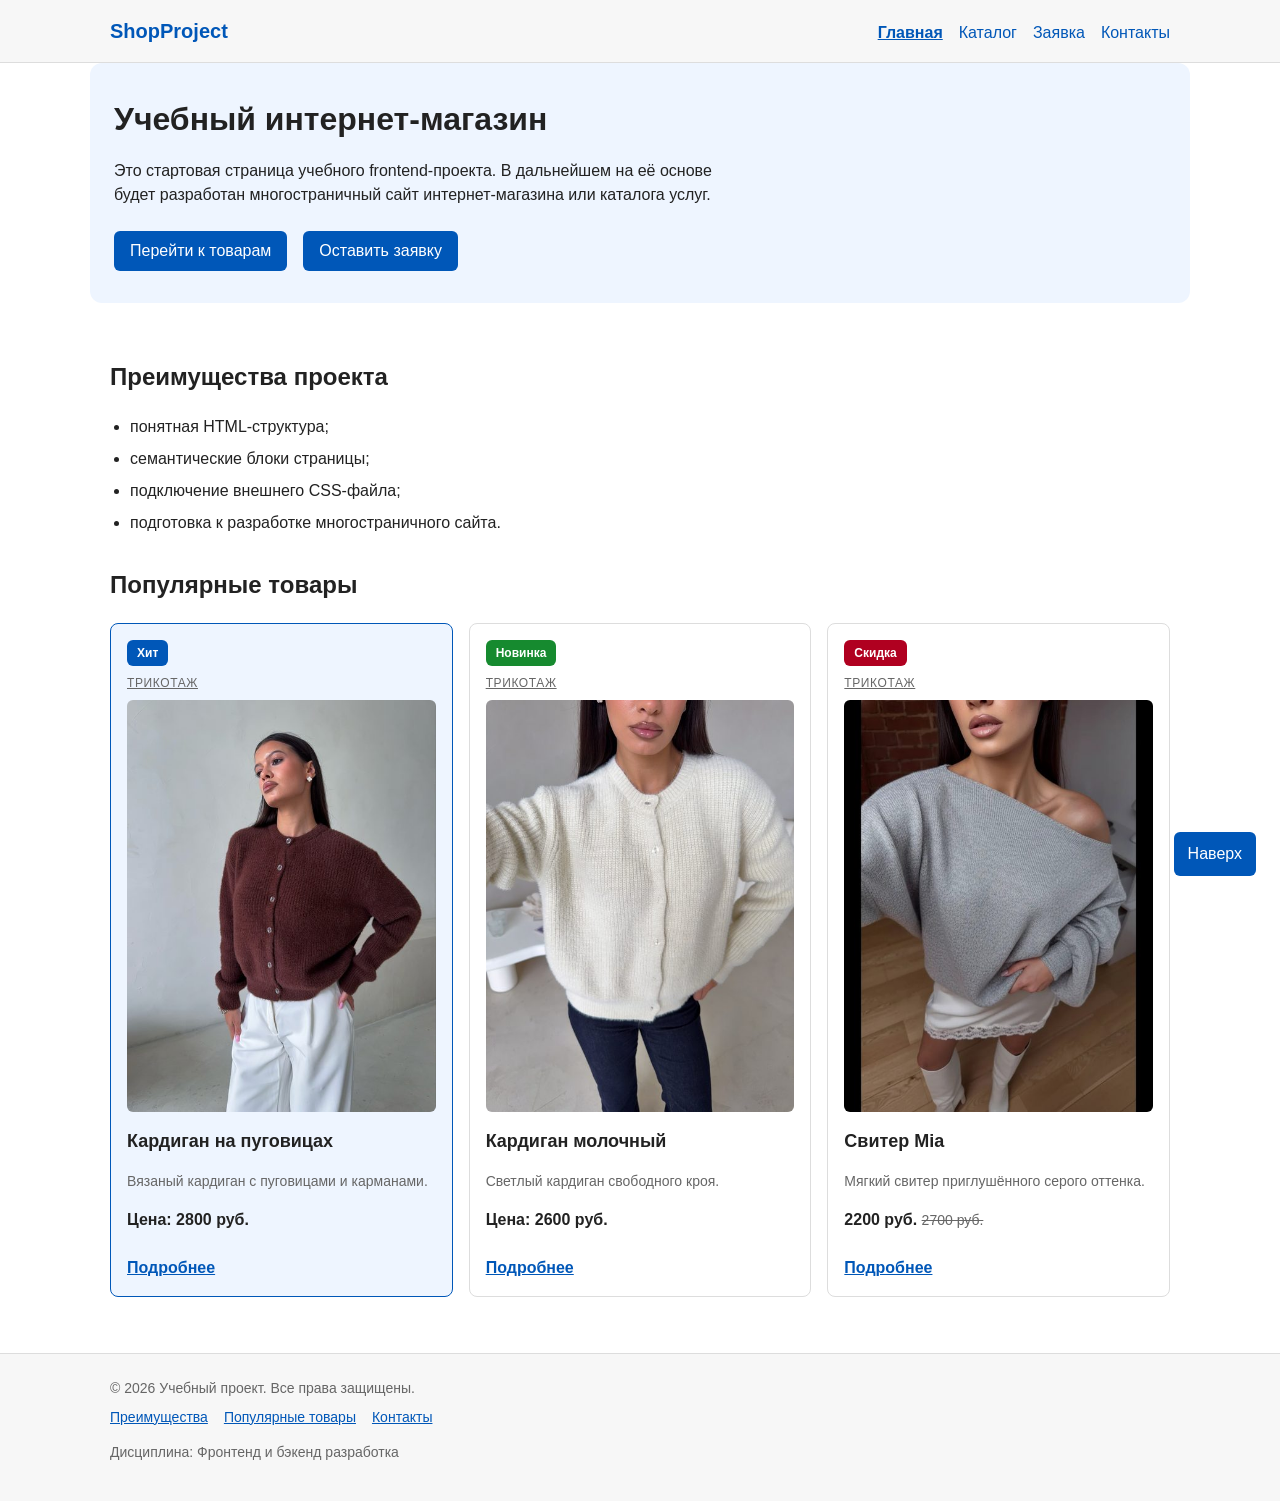
==== commit b6607d71: "fix: убрать блок «Информация для студентов» с главной" ====
--- a/index.html
+++ b/index.html
@@ -95,14 +95,6 @@
         </div>
       </section>
 
-      <aside class="aside-info">
-        <h2 class="aside-info__title">Информация для студентов</h2>
-        <p>
-          На следующих практических занятиях этот проект будет расширяться:
-          появятся формы, модальное окно, дополнительные страницы, Flex/Grid,
-          БЭМ-структура и адаптивная версия сайта.
-        </p>
-      </aside>
     </div>
   </main>
 
--- a/css/style.css
+++ b/css/style.css
@@ -789,23 +789,6 @@
   margin-top: var(--space-lg);
 }
 
-/* Блок aside */
-.aside-info {
-  max-width: var(--container-width);
-  margin: 0 auto var(--space-xl);
-  padding: var(--space-md);
-  border-left: 4px solid var(--color-primary);
-  background-color: var(--color-surface);
-}
-
-.aside-info__title {
-  margin: 0 0 var(--space-sm);
-  font-size: 20px;
-}
-
-.aside-info__text {
-  margin: 0;
-}
 
 /* Кнопка «Наверх»: fixed (самостоятельная доработка) */
 .to-top {
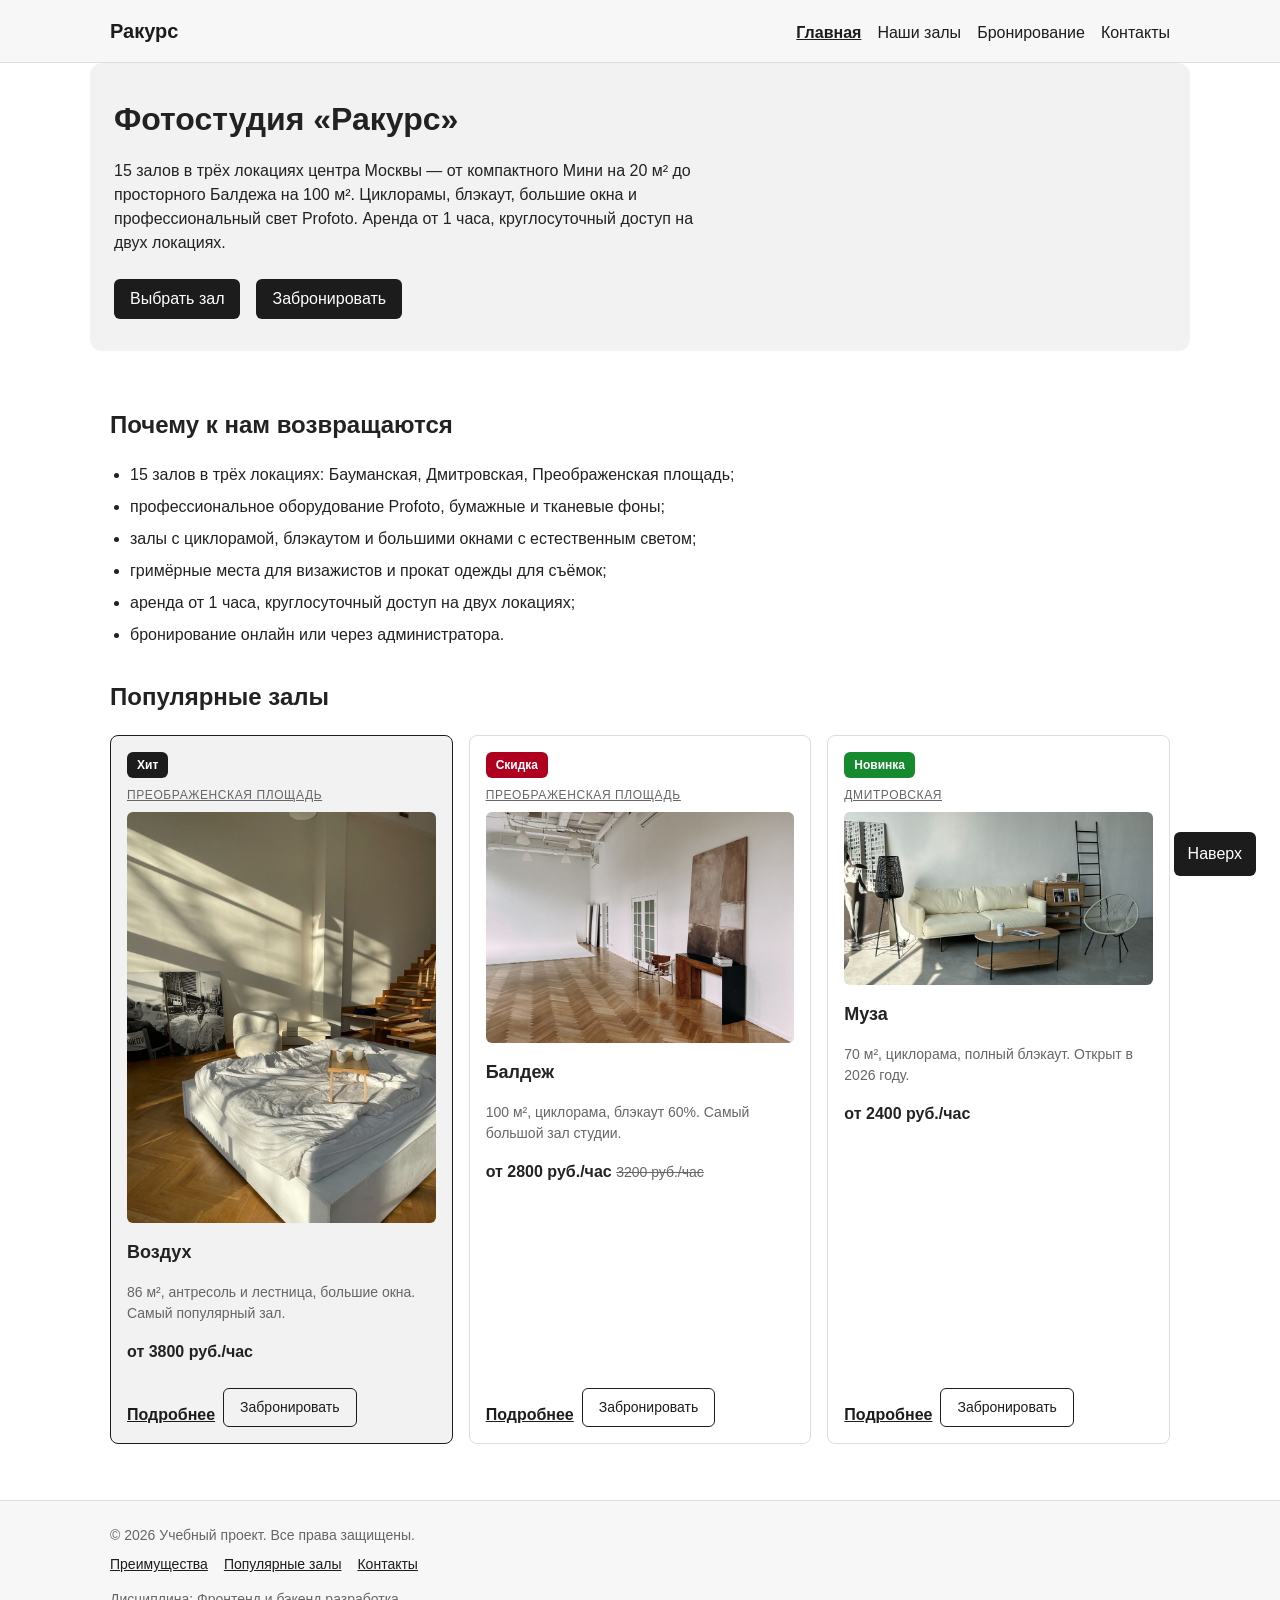
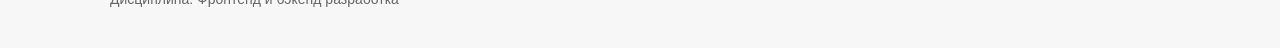
==== commit 304a5116: "feat: переделать сайт с магазина одежды на фотостудию «Ракурс» - 15 залов в трёх локациях (Бауманска" ====
--- a/index.html
+++ b/index.html
@@ -3,21 +3,21 @@
 <head>
   <meta charset="UTF-8">
   <meta name="viewport" content="width=device-width, initial-scale=1.0">
-  <meta name="description" content="Популярные модели, преимущества магазина и быстрый заказ — интернет-магазин одежды «Гардероб».">
-  <title>Гардероб — интернет-магазин одежды</title>
+  <meta name="description" content="Фотостудия «Ракурс» — 15 залов в трёх локациях Москвы: циклорамы, большие окна, свет Profoto. Аренда от 1 часа, бронирование онлайн.">
+  <title>Ракурс — фотостудия в Москве, 15 залов в трёх локациях</title>
   <link rel="stylesheet" href="css/style.css">
   <script src="js/main.js" defer></script>
 </head>
 <body>
   <header class="site-header">
     <div class="site-header__inner">
-      <a class="site-header__logo" href="index.html">ShopProject</a>
+      <a class="site-header__logo" href="index.html">Ракурс</a>
 
       <nav class="site-nav" aria-label="Основная навигация">
         <ul class="site-nav__list">
           <li><a class="site-nav__link site-nav__link--active" href="index.html">Главная</a></li>
-          <li><a class="site-nav__link" href="catalog.html">Каталог</a></li>
-          <li><a class="site-nav__link" href="order.html">Заявка</a></li>
+          <li><a class="site-nav__link" href="catalog.html">Наши залы</a></li>
+          <li><a class="site-nav__link" href="order.html">Бронирование</a></li>
           <li><a class="site-nav__link" href="contacts.html">Контакты</a></li>
         </ul>
       </nav>
@@ -26,72 +26,75 @@
 
   <main>
     <section class="hero">
-      <h1 class="hero__title">Учебный интернет-магазин</h1>
+      <h1 class="hero__title">Фотостудия «Ракурс»</h1>
       <p class="hero__text">
-        Это стартовая страница учебного frontend-проекта.
-        В дальнейшем на её основе будет разработан многостраничный сайт
-        интернет-магазина или каталога услуг.
+        15 залов в трёх локациях центра Москвы — от компактного Мини на 20 м²
+        до просторного Балдежа на 100 м². Циклорамы, блэкаут, большие окна
+        и профессиональный свет Profoto. Аренда от 1 часа, круглосуточный
+        доступ на двух локациях.
       </p>
       <div class="hero__actions">
-        <a class="button" href="catalog.html">Перейти к товарам</a>
-        <a class="button" href="order.html">Оставить заявку</a>
+        <a class="button" href="catalog.html">Выбрать зал</a>
+        <a class="button" href="order.html">Забронировать</a>
       </div>
     </section>
 
     <div class="page-main">
       <section class="section" id="advantages">
-        <h2 class="section__title">Преимущества проекта</h2>
+        <h2 class="section__title">Почему к нам возвращаются</h2>
 
         <ul class="advantages">
-          <li>понятная HTML-структура;</li>
-          <li>семантические блоки страницы;</li>
-          <li>подключение внешнего CSS-файла;</li>
-          <li>подготовка к разработке многостраничного сайта.</li>
+          <li>15 залов в трёх локациях: Бауманская, Дмитровская, Преображенская площадь;</li>
+          <li>профессиональное оборудование Profoto, бумажные и тканевые фоны;</li>
+          <li>залы с циклорамой, блэкаутом и большими окнами с естественным светом;</li>
+          <li>гримёрные места для визажистов и прокат одежды для съёмок;</li>
+          <li>аренда от 1 часа, круглосуточный доступ на двух локациях;</li>
+          <li>бронирование онлайн или через администратора.</li>
         </ul>
       </section>
 
       <section class="section" id="popular">
-        <h2 class="section__title">Популярные товары</h2>
+        <h2 class="section__title">Популярные залы</h2>
 
         <div class="product-grid">
-<article class="product-card product-card--hit product-card--featured">
-<span class="product-card__badge product-card__badge--hit">Хит</span>
-<p class="product-card__category"><a href="category.html">Трикотаж</a></p>
-<img class="product-card__image" src="images/kardigan.jpg" alt="Кардиган на пуговицах, вид спереди" width="500" height="667" loading="lazy">
-<h3 class="product-card__title">Кардиган на пуговицах</h3>
-<p class="product-card__description">Вязаный кардиган с пуговицами и карманами.</p>
-<p class="product-card__price">Цена: 2800 руб.</p>
-<div class="product-card__actions">
-<a class="product-card__link" href="product.html">Подробнее</a>
+          <article class="product-card product-card--hit product-card--featured">
+            <span class="product-card__badge product-card__badge--hit">Хит</span>
+            <p class="product-card__category"><a href="category.html">Преображенская площадь</a></p>
+            <img class="product-card__image" src="images/zal-vozduh.jpg" alt="Зал Воздух: светлый зал с антресолью и лестницей" width="900" height="600" loading="lazy">
+            <h3 class="product-card__title">Воздух</h3>
+            <p class="product-card__description">86 м², антресоль и лестница, большие окна. Самый популярный зал.</p>
+            <p class="product-card__price">от 3800 руб./час</p>
+            <div class="product-card__actions">
+              <a class="product-card__link" href="product.html">Подробнее</a>
+              <a class="button button--secondary product-card__button" href="order.html">Забронировать</a>
+            </div>
+          </article>
 
-</div>
-</article>
+          <article class="product-card product-card--discount">
+            <span class="product-card__badge product-card__badge--discount">Скидка</span>
+            <p class="product-card__category"><a href="category.html">Преображенская площадь</a></p>
+            <img class="product-card__image" src="images/zal-baldezh.jpg" alt="Зал Балдеж: большой зал с циклорамой" width="900" height="600" loading="lazy">
+            <h3 class="product-card__title">Балдеж</h3>
+            <p class="product-card__description">100 м², циклорама, блэкаут 60%. Самый большой зал студии.</p>
+            <p class="product-card__price">от 2800 руб./час <span class="product-card__old-price">3200 руб./час</span></p>
+            <div class="product-card__actions">
+              <a class="product-card__link" href="product.html">Подробнее</a>
+              <a class="button button--secondary product-card__button" href="order.html">Забронировать</a>
+            </div>
+          </article>
 
-<article class="product-card product-card--new">
-<span class="product-card__badge product-card__badge--new">Новинка</span>
-<p class="product-card__category"><a href="category.html">Трикотаж</a></p>
-<img class="product-card__image" src="images/kardigan-molochny.jpg" alt="Молочный кардиган" width="500" height="667" loading="lazy">
-<h3 class="product-card__title">Кардиган молочный</h3>
-<p class="product-card__description">Светлый кардиган свободного кроя.</p>
-<p class="product-card__price">Цена: 2600 руб.</p>
-<div class="product-card__actions">
-<a class="product-card__link" href="product.html">Подробнее</a>
-
-</div>
-</article>
-
-<article class="product-card product-card--discount">
-<span class="product-card__badge product-card__badge--discount">Скидка</span>
-<p class="product-card__category"><a href="category.html">Трикотаж</a></p>
-<img class="product-card__image" src="images/sviter-mia.jpg" alt="Свитер Mia" width="500" height="667" loading="lazy">
-<h3 class="product-card__title">Свитер Mia</h3>
-<p class="product-card__description">Мягкий свитер приглушённого серого оттенка.</p>
-<p class="product-card__price">2200 руб. <span class="product-card__old-price">2700 руб.</span></p>
-<div class="product-card__actions">
-<a class="product-card__link" href="product.html">Подробнее</a>
-
-</div>
-</article>
+          <article class="product-card product-card--new">
+            <span class="product-card__badge product-card__badge--new">Новинка</span>
+            <p class="product-card__category"><a href="category.html">Дмитровская</a></p>
+            <img class="product-card__image" src="images/zal-muza.jpg" alt="Зал Муза: новый зал с циклорамой" width="900" height="600" loading="lazy">
+            <h3 class="product-card__title">Муза</h3>
+            <p class="product-card__description">70 м², циклорама, полный блэкаут. Открыт в 2026 году.</p>
+            <p class="product-card__price">от 2400 руб./час</p>
+            <div class="product-card__actions">
+              <a class="product-card__link" href="product.html">Подробнее</a>
+              <a class="button button--secondary product-card__button" href="order.html">Забронировать</a>
+            </div>
+          </article>
         </div>
       </section>
 
@@ -103,7 +106,7 @@
       <p class="site-footer__copyright">&copy; 2026 Учебный проект. Все права защищены.</p>
       <ul class="site-footer__links">
         <li><a href="index.html#advantages">Преимущества</a></li>
-        <li><a href="index.html#popular">Популярные товары</a></li>
+        <li><a href="index.html#popular">Популярные залы</a></li>
         <li><a href="contacts.html">Контакты</a></li>
       </ul>
       <p>Дисциплина: Фронтенд и бэкенд разработка</p>
--- a/css/style.css
+++ b/css/style.css
@@ -1,6 +1,7 @@
 /*
   Стили учебного проекта kr1-html-css-shop.
   Практическое занятие №4: CSS-архитектура, переменные и состояния.
+  Проект: многостраничный сайт фотостудии «Ракурс».
 */
 
 /* Плавная прокрутка к якорям (практическое занятие №5) */
@@ -16,11 +17,11 @@
   --color-bg: #ffffff;
   --color-text: #222222;
   --color-muted: #666666;
-  --color-primary: #0057b8;
-  --color-primary-dark: #003f86;
+  --color-primary: #1c1c1c;
+  --color-primary-dark: #000000;
   --color-border: #dddddd;
   --color-surface: #f7f7f7;
-  --color-surface-accent: #eef5ff;
+  --color-surface-accent: #f2f2f2;
   --color-danger: #b00020;
   --color-success: #168a2f;
   --color-success-bg: #eefaf0;
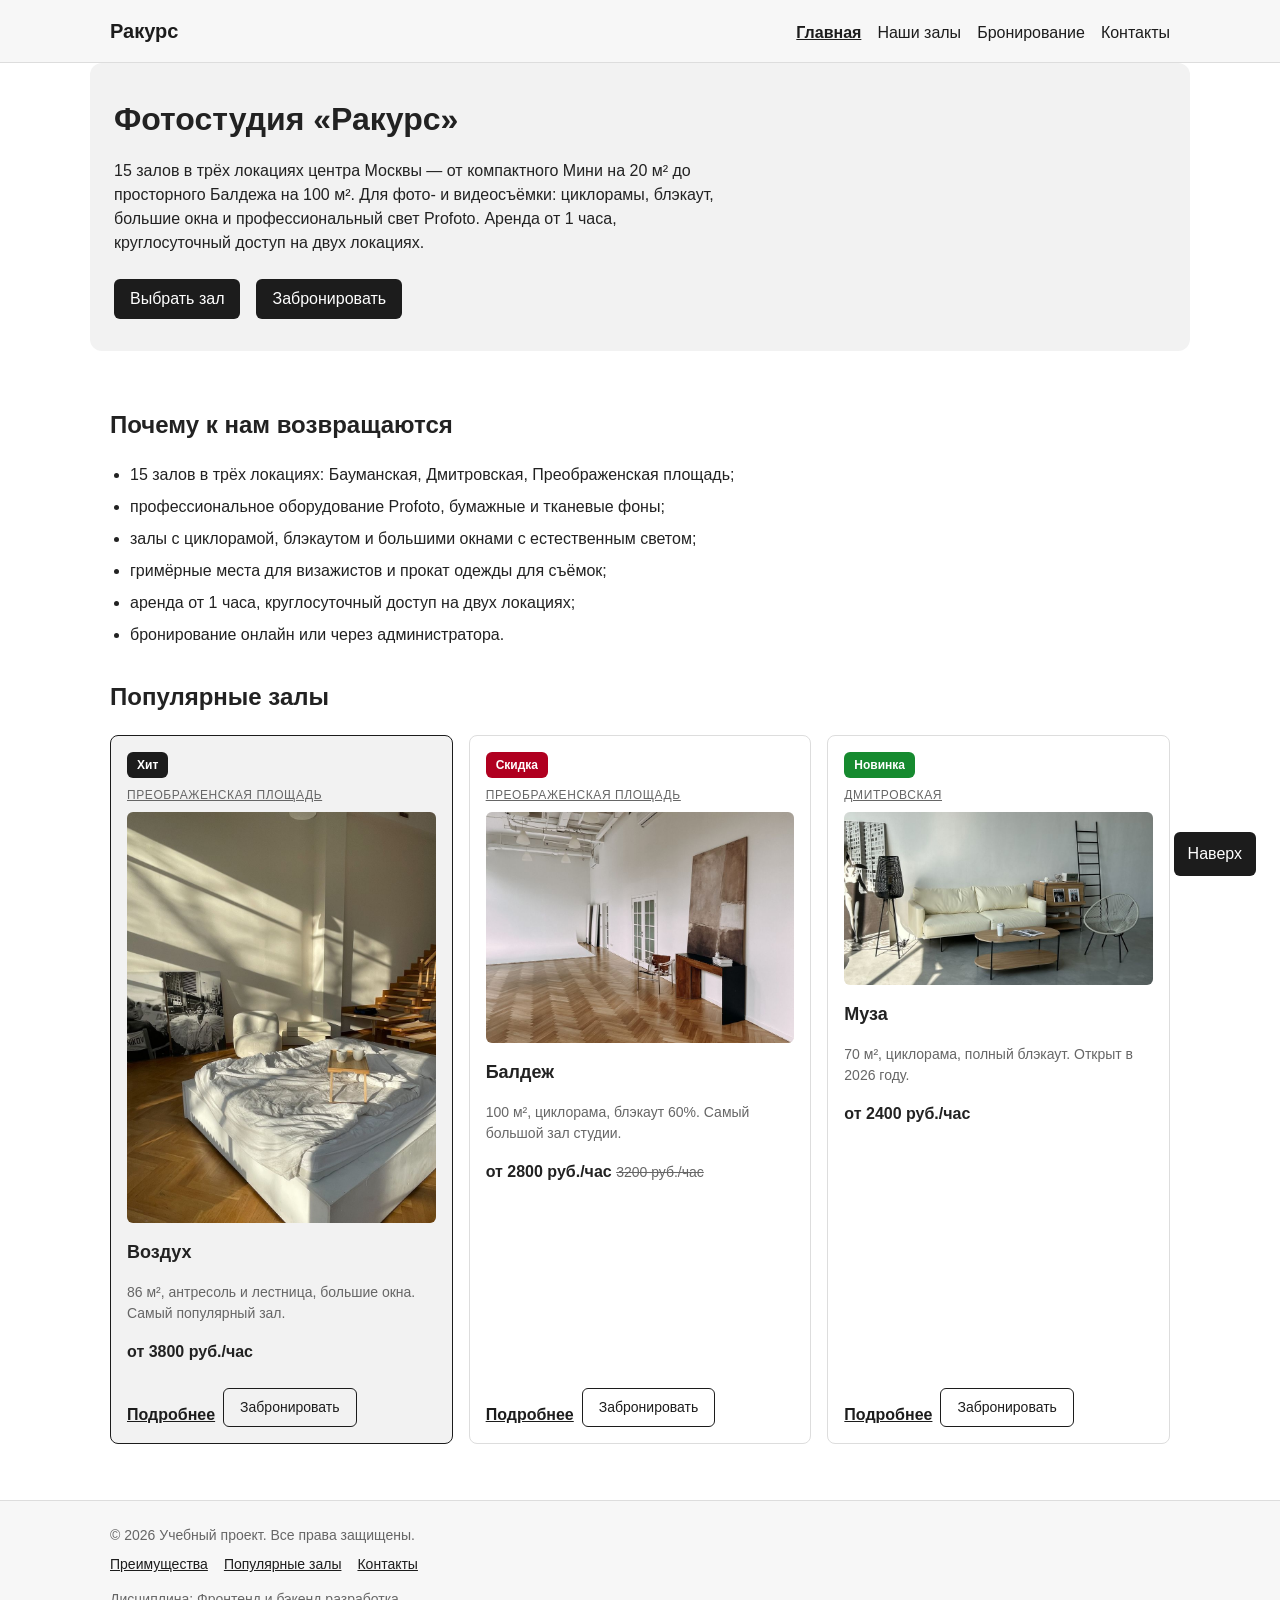
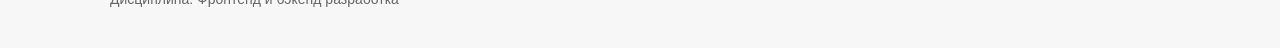
==== commit 239d0b51: "feat: доп. услуги в каталоге и форма «оставить телефон» на контактах - каталог: раздел дополнительны" ====
--- a/index.html
+++ b/index.html
@@ -29,9 +29,9 @@
       <h1 class="hero__title">Фотостудия «Ракурс»</h1>
       <p class="hero__text">
         15 залов в трёх локациях центра Москвы — от компактного Мини на 20 м²
-        до просторного Балдежа на 100 м². Циклорамы, блэкаут, большие окна
-        и профессиональный свет Profoto. Аренда от 1 часа, круглосуточный
-        доступ на двух локациях.
+        до просторного Балдежа на 100 м². Для фото- и видеосъёмки: циклорамы,
+        блэкаут, большие окна и профессиональный свет Profoto. Аренда от 1 часа,
+        круглосуточный доступ на двух локациях.
       </p>
       <div class="hero__actions">
         <a class="button" href="catalog.html">Выбрать зал</a>
